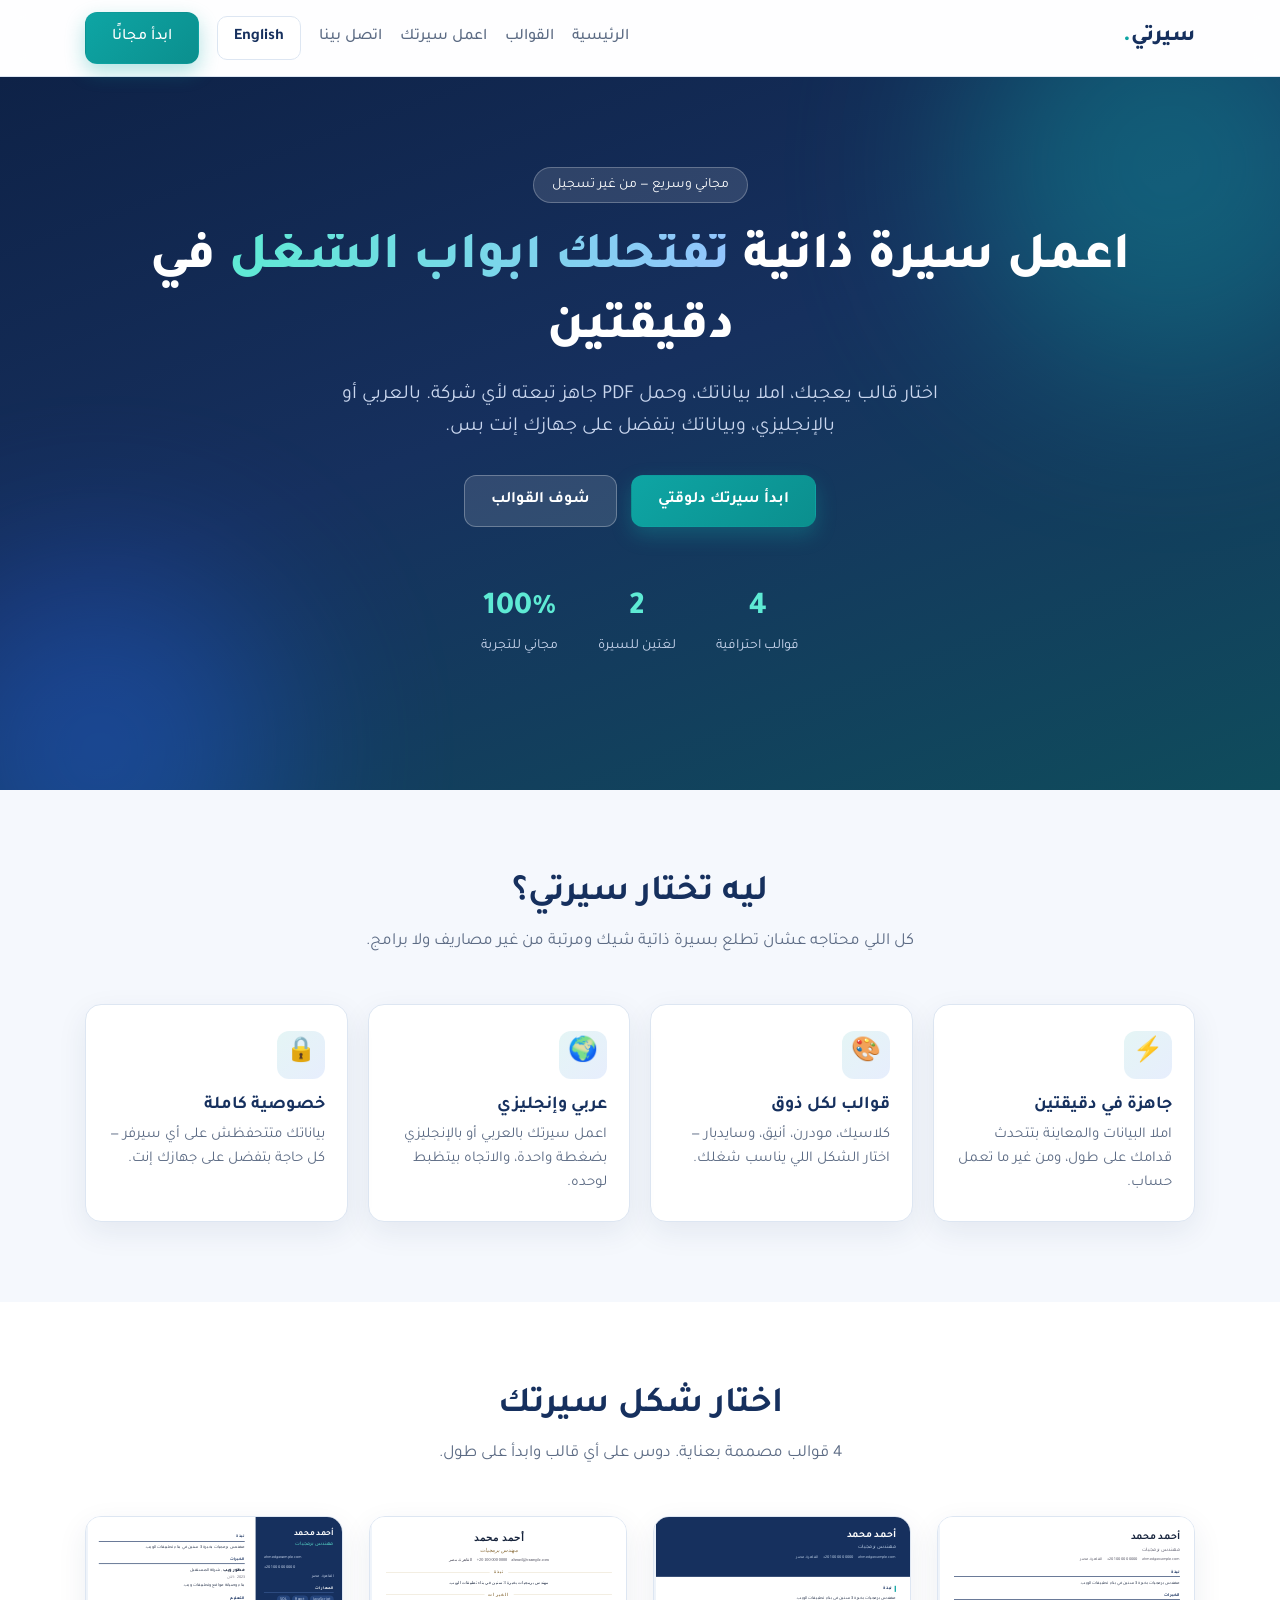
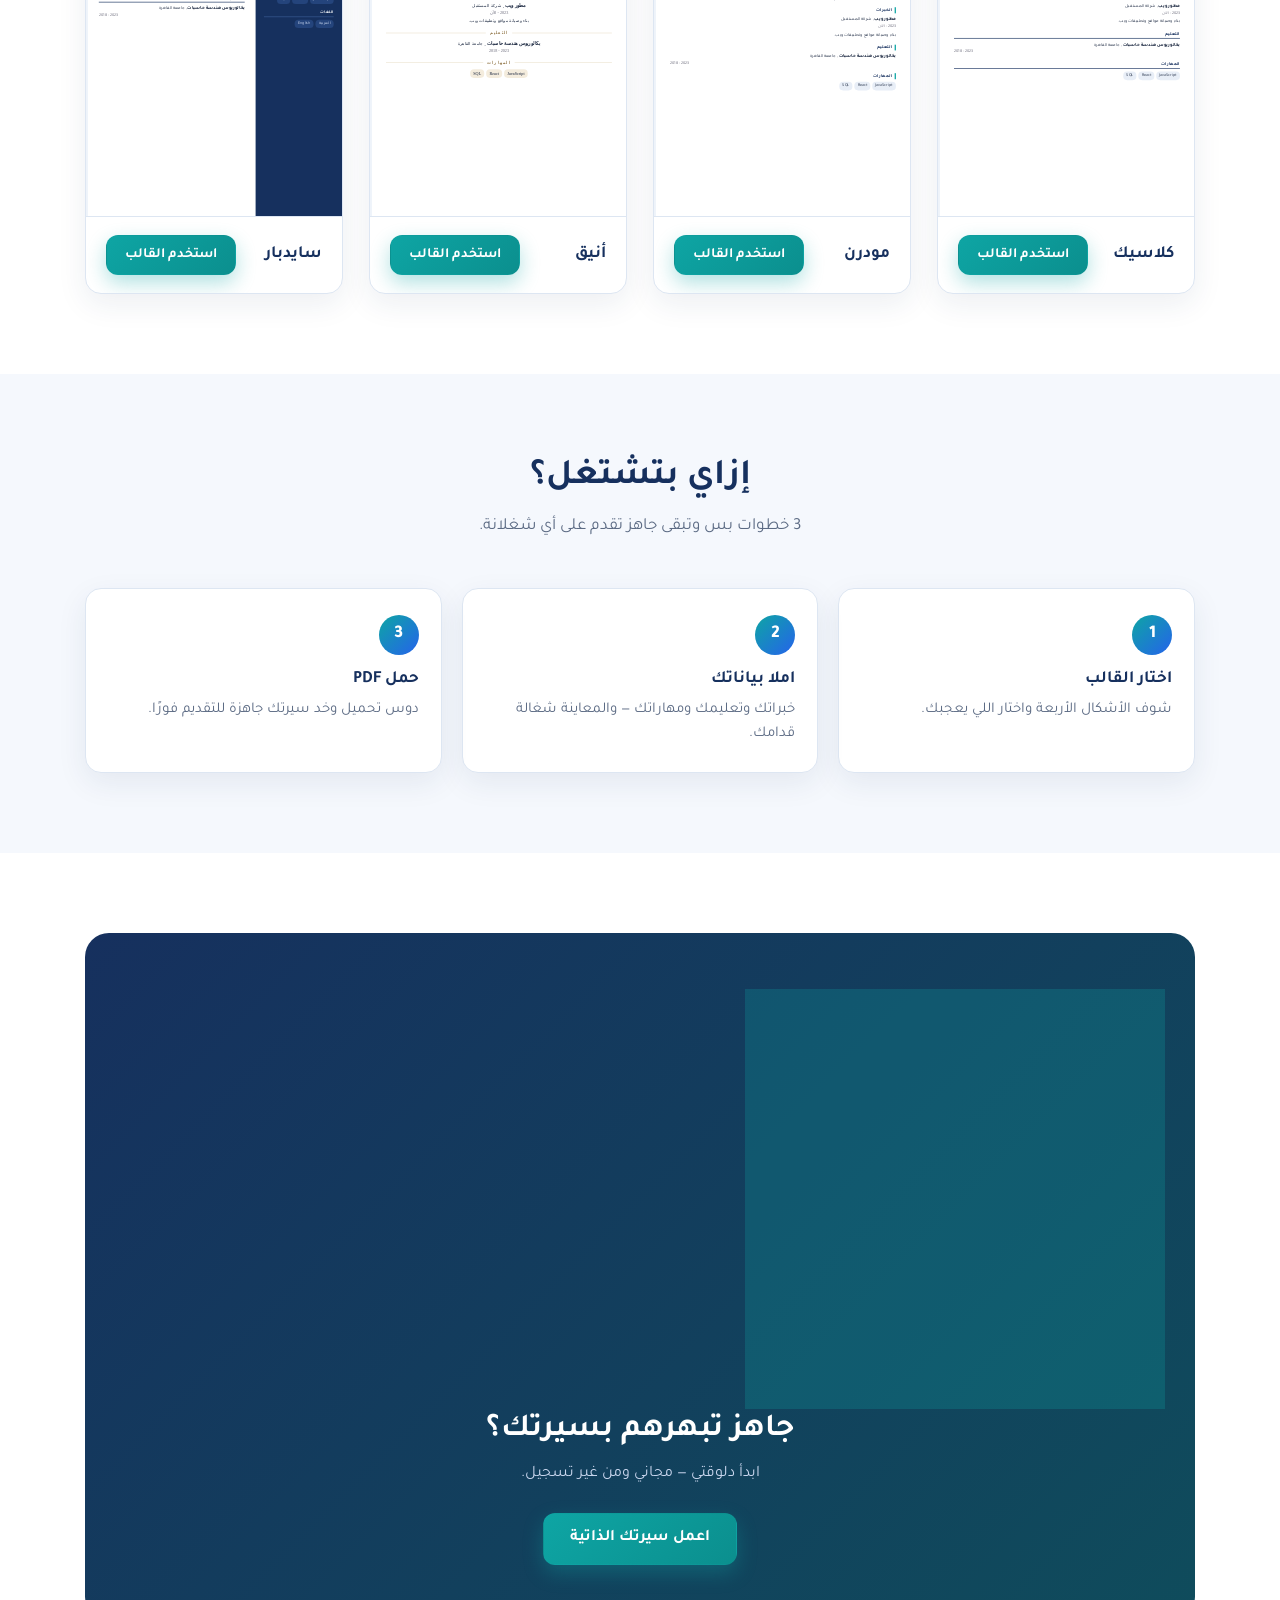
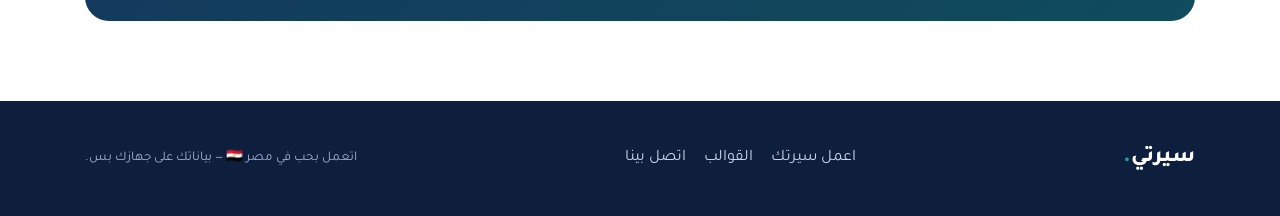
==== index.html @ b4eec7e4 "Add files via upload" ====
<!DOCTYPE html>
<html lang="ar" dir="rtl">
<head>
<meta charset="utf-8">
<meta name="viewport" content="width=device-width,initial-scale=1">
<title>سيرتي | اعمل سيرة ذاتية احترافية بالعربي والإنجليزي مجانًا</title>
<meta name="description" content="أنشئ سيرة ذاتية احترافية بالعربي أو الإنجليزي في دقيقتين. 4 قوالب جاهزة، معاينة فورية، وتحميل PDF. بياناتك بتفضل على جهازك.">
<link rel="preconnect" href="https://fonts.googleapis.com">
<link rel="preconnect" href="https://fonts.gstatic.com" crossorigin>
<link href="https://fonts.googleapis.com/css2?family=Tajawal:wght@400;500;700;800&display=swap" rel="stylesheet">
<link rel="stylesheet" href="style.css">
</head>
<body>
<nav class="nav">
  <div class="container">
    <a class="brand" href="index.html" data-t="brand">سيرتي</a>
    <div class="nav-links">
      <a href="index.html" data-t="navHome">الرئيسية</a>
      <a href="index.html#templates" data-t="navTemplates">القوالب</a>
      <a href="builder.html" data-t="navBuilder">اعمل سيرتك</a>
      <a href="contact.html" data-t="navContact">اتصل بينا</a>
      <button class="lang-btn" id="uiToggle">English</button>
      <a class="btn btn-primary" href="builder.html" data-t="navCta">ابدأ مجانًا</a>
    </div>
  </div>
</nav>

<header class="hero">
  <div class="blob b1"></div><div class="blob b2"></div>
  <div class="container">
    <span class="badge" data-t="badge">مجاني وسريع — من غير تسجيل</span>
    <h1 data-t-html="heroTitle">اعمل سيرة ذاتية <span class="grad">تفتحلك أبواب الشغل</span> في دقيقتين</h1>
    <p data-t="heroSub">اختار قالب يعجبك، املا بياناتك، وحمل PDF جاهز تبعته لأي شركة. بالعربي أو بالإنجليزي، وبياناتك بتفضل على جهازك إنت بس.</p>
    <div class="hero-cta">
      <a class="btn btn-primary" href="builder.html" data-t="ctaStart">ابدأ سيرتك دلوقتي</a>
      <a class="btn btn-light" href="#templates" data-t="ctaSee">شوف القوالب</a>
    </div>
    <div class="stats">
      <div class="stat"><b data-count="4">0</b><span data-t="statTpl">قوالب احترافية</span></div>
      <div class="stat"><b data-count="2">0</b><span data-t="statLang">لغتين للسيرة</span></div>
      <div class="stat"><b data-count="100" data-suffix="%">0</b><span data-t="statFree">مجاني للتجربة</span></div>
    </div>
  </div>
</header>

<section class="section" id="features">
  <div class="container">
    <div class="sec-head reveal">
      <h2 data-t="featTitle">ليه تختار سيرتي؟</h2>
      <p data-t="featSub">كل اللي محتاجه عشان تطلع بسيرة ذاتية شيك ومرتبة من غير مصاريف ولا برامج.</p>
    </div>
    <div class="feat-grid">
      <div class="feat reveal"><div class="ico">⚡</div><h3 data-t="f1t">جاهزة في دقيقتين</h3><p data-t="f1d">املا البيانات والمعاينة بتتحدث قدامك على طول، ومن غير ما تعمل حساب.</p></div>
      <div class="feat reveal"><div class="ico">🎨</div><h3 data-t="f2t">قوالب لكل ذوق</h3><p data-t="f2d">كلاسيك، مودرن، أنيق، وسايدبار — اختار الشكل اللي يناسب شغلك.</p></div>
      <div class="feat reveal"><div class="ico">🌍</div><h3 data-t="f3t">عربي وإنجليزي</h3><p data-t="f3d">اعمل سيرتك بالعربي أو بالإنجليزي بضغطة واحدة، والاتجاه بيتظبط لوحده.</p></div>
      <div class="feat reveal"><div class="ico">🔒</div><h3 data-t="f4t">خصوصية كاملة</h3><p data-t="f4d">بياناتك متتحفظش على أي سيرفر — كل حاجة بتفضل على جهازك إنت.</p></div>
    </div>
  </div>
</section>

<section class="section alt" id="templates">
  <div class="container">
    <div class="sec-head reveal">
      <h2 data-t="tplTitle">اختار شكل سيرتك</h2>
      <p data-t="tplSub">4 قوالب مصممة بعناية. دوس على أي قالب وابدأ على طول.</p>
    </div>
    <div class="tpl-grid" id="tplGrid"></div>
  </div>
</section>

<section class="section" id="how">
  <div class="container">
    <div class="sec-head reveal">
      <h2 data-t="howTitle">إزاي بتشتغل؟</h2>
      <p data-t="howSub">3 خطوات بس وتبقى جاهز تقدم على أي شغلانة.</p>
    </div>
    <div class="steps">
      <div class="step reveal"><h3 data-t="s1t">اختار القالب</h3><p data-t="s1d">شوف الأشكال الأربعة واختار اللي يعجبك.</p></div>
      <div class="step reveal"><h3 data-t="s2t">املا بياناتك</h3><p data-t="s2d">خبراتك وتعليمك ومهاراتك — والمعاينة شغالة قدامك.</p></div>
      <div class="step reveal"><h3 data-t="s3t">حمل PDF</h3><p data-t="s3d">دوس تحميل وخد سيرتك جاهزة للتقديم فورًا.</p></div>
    </div>
  </div>
</section>

<section class="section alt">
  <div class="container">
    <div class="cta-band reveal">
      <div class="blob b1" style="opacity:.25"></div>
      <h2 data-t="bandTitle">جاهز تبهرهم بسيرتك؟</h2>
      <p data-t="bandSub">ابدأ دلوقتي — مجاني ومن غير تسجيل.</p>
      <a class="btn btn-primary" href="builder.html" data-t="bandCta">اعمل سيرتك الذاتية</a>
    </div>
  </div>
</section>

<footer>
  <div class="container">
    <a class="brand" href="index.html" data-t="brand">سيرتي</a>
    <div style="display:flex;gap:18px;flex-wrap:wrap">
      <a href="builder.html" data-t="navBuilder">اعمل سيرتك</a>
      <a href="index.html#templates" data-t="navTemplates">القوالب</a>
      <a href="contact.html" data-t="navContact">اتصل بينا</a>
    </div>
    <small data-t="footNote">اتعمل بحب في مصر 🇪🇬 — بياناتك على جهازك بس.</small>
  </div>
</footer>

<script src="config.js"></script>
<script src="app.js"></script>
</body>
</html>
---- style.css ----
/* ===== سيرتي v2 ===== */
*{box-sizing:border-box}
:root{
  --bg:#f5f8fd; --card:#ffffff; --ink:#16233c; --muted:#5c6b84;
  --navy:#16305e; --teal:#0ea5a4; --teal-d:#0b8f8e;
  --line:#dde6f2; --shadow:0 10px 30px rgba(22,48,94,.08); --radius:16px;
}
html{scroll-behavior:smooth}
body{margin:0;font-family:"Tajawal","Segoe UI",Tahoma,Arial,sans-serif;background:var(--bg);color:var(--ink);line-height:1.6}
h1,h2,h3{line-height:1.35}
a{color:var(--teal);text-decoration:none}
.container{max-width:1150px;margin:0 auto;padding:0 20px}

/* ===== Buttons ===== */
.btn{display:inline-flex;align-items:center;justify-content:center;gap:8px;padding:12px 26px;border-radius:12px;border:1px solid transparent;font:inherit;font-weight:700;cursor:pointer;transition:transform .2s,box-shadow .2s,background .2s,border-color .2s;text-decoration:none;width:auto}
.btn:hover{transform:translateY(-2px)}
.btn:active{transform:translateY(0)}
.btn-primary{background:linear-gradient(135deg,var(--teal),var(--teal-d));color:#fff;box-shadow:0 8px 20px rgba(14,165,164,.32)}
.btn-primary:hover{box-shadow:0 12px 28px rgba(14,165,164,.45)}
.btn-ghost{background:#fff;color:var(--navy);border-color:var(--line)}
.btn-ghost:hover{border-color:var(--teal);color:var(--teal-d)}
.btn-light{background:rgba(255,255,255,.12);color:#fff;border-color:rgba(255,255,255,.28)}
.btn-light:hover{background:rgba(255,255,255,.22)}

/* ===== Nav ===== */
.nav{position:sticky;top:0;z-index:50;background:rgba(255,255,255,.86);backdrop-filter:blur(12px);-webkit-backdrop-filter:blur(12px);border-bottom:1px solid var(--line)}
.nav .container{display:flex;align-items:center;gap:16px;padding-top:12px;padding-bottom:12px;flex-wrap:wrap}
.brand{font-weight:800;font-size:22px;color:var(--navy)}
.brand::after{content:".";color:var(--teal)}
.nav-links{display:flex;gap:18px;margin-inline-start:auto;align-items:center;flex-wrap:wrap}
.nav-links a{color:var(--muted);font-weight:500;transition:color .2s}
.nav-links a:hover{color:var(--teal-d)}
.nav-links a.btn{color:#fff}
.lang-btn{border:1px solid var(--line);background:#fff;border-radius:10px;padding:8px 16px;font:inherit;font-weight:700;color:var(--navy);cursor:pointer;transition:.2s;width:auto}
.lang-btn:hover{border-color:var(--teal);color:var(--teal-d)}

/* ===== Hero ===== */
.hero{position:relative;overflow:hidden;background:linear-gradient(160deg,#0e2247 0%,#16305e 45%,#0f4c5c 100%);color:#fff;padding:90px 0 130px}
.hero .blob{position:absolute;border-radius:50%;filter:blur(90px);opacity:.4;animation:blobFloat 14s ease-in-out infinite alternate;pointer-events:none}
.blob.b1{width:420px;height:420px;background:#0ea5a4;top:-120px;inset-inline-start:-100px}
.blob.b2{width:360px;height:360px;background:#2563eb;bottom:-140px;inset-inline-end:-80px;animation-delay:-6s}
@keyframes blobFloat{from{transform:translate(0,0) scale(1)}to{transform:translate(50px,40px) scale(1.15)}}
.hero .container{position:relative;z-index:1;text-align:center}
.badge{display:inline-block;background:rgba(255,255,255,.12);border:1px solid rgba(255,255,255,.25);border-radius:999px;padding:6px 18px;font-size:14px;margin-bottom:22px;animation:fadeDown .8s ease both}
.hero h1{font-size:clamp(30px,5vw,52px);margin:0 0 14px;font-weight:800;animation:fadeUp .8s .15s ease both}
.hero h1 .grad{background:linear-gradient(90deg,#5eead4,#93c5fd);-webkit-background-clip:text;background-clip:text;color:transparent}
.hero p{font-size:clamp(16px,2vw,20px);color:#c9d6ee;max-width:640px;margin:0 auto 32px;animation:fadeUp .8s .3s ease both}
.hero-cta{display:flex;gap:14px;justify-content:center;flex-wrap:wrap;animation:fadeUp .8s .45s ease both}
.stats{display:flex;gap:40px;justify-content:center;margin-top:56px;flex-wrap:wrap;animation:fadeUp .8s .6s ease both}
.stat{text-align:center}
.stat b{display:block;font-size:32px;font-weight:800;color:#5eead4}
.stat span{font-size:14px;color:#c9d6ee}
@keyframes fadeUp{from{opacity:0;transform:translateY(24px)}to{opacity:1;transform:none}}
@keyframes fadeDown{from{opacity:0;transform:translateY(-18px)}to{opacity:1;transform:none}}

/* ===== Reveal on scroll ===== */
.reveal{opacity:0;transform:translateY(30px);transition:opacity .7s ease,transform .7s ease}
.reveal.in{opacity:1;transform:none}

/* ===== Sections ===== */
.section{padding:80px 0}
.section.alt{background:#fff}
.sec-head{text-align:center;max-width:620px;margin:0 auto 48px}
.sec-head h2{font-size:clamp(24px,3.4vw,36px);margin:0 0 10px;color:var(--navy)}
.sec-head p{color:var(--muted);margin:0;font-size:17px}

/* ===== Features ===== */
.feat-grid{display:grid;grid-template-columns:repeat(auto-fit,minmax(230px,1fr));gap:20px}
.feat{background:var(--card);border:1px solid var(--line);border-radius:var(--radius);padding:26px 22px;box-shadow:var(--shadow);transition:transform .25s,box-shadow .25s}
.feat:hover{transform:translateY(-6px);box-shadow:0 18px 40px rgba(22,48,94,.13)}
.feat .ico{width:48px;height:48px;border-radius:12px;background:linear-gradient(135deg,#0ea5a41c,#2563eb1c);display:flex;align-items:center;justify-content:center;font-size:24px;margin-bottom:14px}
.feat h3{margin:0 0 6px;font-size:18px;color:var(--navy)}
.feat p{margin:0;color:var(--muted);font-size:15px}

/* ===== Template gallery ===== */
.tpl-grid{display:grid;grid-template-columns:repeat(auto-fit,minmax(240px,1fr));gap:26px}
.tpl-card{background:var(--card);border:1px solid var(--line);border-radius:var(--radius);overflow:hidden;box-shadow:var(--shadow);transition:transform .3s,box-shadow .3s}
.tpl-card:hover{transform:translateY(-8px) scale(1.01);box-shadow:0 24px 48px rgba(22,48,94,.16)}
.tpl-thumb{height:300px;overflow:hidden;background:#eef3fa;position:relative;border-bottom:1px solid var(--line)}
.tpl-thumb .cv{transform:scale(.32);transform-origin:top left;width:794px;margin:0;box-shadow:none;pointer-events:none}
[dir="rtl"] .tpl-thumb .cv{transform-origin:top right}
.tpl-info{padding:18px 20px;display:flex;align-items:center;justify-content:space-between;gap:10px}
.tpl-info b{font-size:17px;color:var(--navy)}
.tpl-info .btn{padding:8px 18px;font-size:14px}

/* ===== Steps ===== */
.steps{display:grid;grid-template-columns:repeat(auto-fit,minmax(240px,1fr));gap:20px;counter-reset:step}
.step{background:var(--card);border:1px solid var(--line);border-radius:var(--radius);padding:26px 22px;box-shadow:var(--shadow);position:relative}
.step::before{counter-increment:step;content:counter(step);display:flex;align-items:center;justify-content:center;width:40px;height:40px;border-radius:50%;background:linear-gradient(135deg,var(--teal),#2563eb);color:#fff;font-weight:800;font-size:18px;margin-bottom:14px}
.step h3{margin:0 0 6px;font-size:17px;color:var(--navy)}
.step p{margin:0;color:var(--muted);font-size:15px}

/* ===== CTA band ===== */
.cta-band{background:linear-gradient(135deg,#16305e,#0f4c5c);border-radius:24px;color:#fff;text-align:center;padding:56px 30px;position:relative;overflow:hidden}
.cta-band h2{margin:0 0 10px;font-size:clamp(22px,3vw,32px)}
.cta-band p{color:#c9d6ee;margin:0 0 26px}

/* ===== Footer ===== */
footer{background:#0e1e3d;color:#9fb2d4;padding:40px 0;margin-top:0}
footer .container{display:flex;justify-content:space-between;gap:16px;flex-wrap:wrap;align-items:center}
footer a{color:#c9d6ee}
footer .brand{color:#fff}

/* ===== Builder page ===== */
.builder-top{display:flex;align-items:center;gap:12px;flex-wrap:wrap;padding:14px 0}
.builder-top h1{font-size:22px;margin:0;color:var(--navy)}
.builder-top .spacer{margin-inline-start:auto;display:flex;gap:10px;align-items:center;flex-wrap:wrap}
.tpl-pills{display:flex;gap:8px;flex-wrap:wrap}
.tpl-pills button{border:1px solid var(--line);background:#fff;border-radius:999px;padding:8px 18px;font:inherit;font-weight:700;color:var(--muted);cursor:pointer;transition:.2s;width:auto}
.tpl-pills button.on{background:var(--navy);border-color:var(--navy);color:#fff}
select,input,textarea{font:inherit;padding:10px 12px;border:1px solid var(--line);border-radius:10px;background:#fff;width:100%;color:var(--ink);transition:border-color .2s,box-shadow .2s}
select:focus,input:focus,textarea:focus{outline:none;border-color:var(--teal);box-shadow:0 0 0 3px rgba(14,165,164,.15)}
.builder-top select,.builder-top button{width:auto}
.layout{display:grid;grid-template-columns:minmax(330px,460px) 1fr;gap:22px;padding:10px 0 60px;align-items:start}
.form{background:var(--card);padding:22px;border-radius:var(--radius);box-shadow:var(--shadow);border:1px solid var(--line)}
.form h2{font-size:17px;margin:20px 0 8px;color:var(--navy)}
.hint{color:var(--muted);margin:0 0 14px;font-size:14px}
label{display:block;margin-bottom:10px;font-size:14px}
label span{display:block;margin-bottom:4px;color:var(--muted);font-weight:500}
.grid{display:grid;grid-template-columns:1fr 1fr;gap:0 10px}
.full{grid-column:1/-1}
.item{border:1px dashed var(--line);border-radius:12px;padding:12px;margin-bottom:10px;background:#fbfdff}
.item .rm{background:#fff0f0;border:1px solid #f3c0c0;color:#b00;border-radius:8px;padding:6px 14px;margin-top:6px;cursor:pointer;font:inherit;width:auto}
.add-btn{background:#fff;border:1px dashed var(--teal);color:var(--teal-d);border-radius:10px;padding:8px 18px;cursor:pointer;font:inherit;font-weight:700;transition:.2s;width:auto}
.add-btn:hover{background:#0ea5a412}
.pro{background:#f2faf8;border:1px solid #bfe5d3;border-radius:12px;padding:14px;margin-top:16px;display:grid;gap:8px}
.pro .row{display:flex;gap:6px}
.pro small{min-height:18px}
.uilang{margin-top:16px;display:flex;gap:8px;flex-wrap:wrap}
.preview-wrap{overflow:auto;position:sticky;top:76px}
.preview-bar{display:flex;gap:10px;align-items:center;justify-content:center;margin-bottom:12px;color:var(--muted);font-size:14px;flex-wrap:wrap}
#cv{transition:opacity .18s ease}
#cv.flick{opacity:.35}

/* ===== CV paper ===== */
.cv{background:#fff;width:794px;min-height:1050px;margin:0 auto;padding:44px;box-shadow:0 4px 24px rgba(22,48,94,.16);position:relative;overflow:hidden;transform-origin:top center;border-radius:4px}
.cv h1{margin:0;font-size:32px}
.cv .ttl{font-size:17px;color:#556;margin:2px 0 8px}
.cv .contact{font-size:13px;color:#445;display:flex;gap:14px;flex-wrap:wrap;margin-bottom:14px}
.cv h3{font-size:14px;letter-spacing:.5px;text-transform:uppercase;border-bottom:2px solid var(--navy);padding-bottom:3px;margin:18px 0 8px;color:var(--navy)}
.cv .entry{margin-bottom:10px;font-size:14px}
.cv .entry b{font-size:15px}
.cv .meta{color:#667;font-size:13px}
.cv p{margin:4px 0;font-size:14px;line-height:1.6;white-space:pre-line}
.tags{display:flex;flex-wrap:wrap;gap:6px}
.tags span{background:#e8eef7;border-radius:12px;padding:3px 10px;font-size:13px}
.cv p,.cv .ttl,.cv h1,.cv .meta,.cv .entry,.cv .contact span{unicode-bidi:plaintext}
.wm{position:absolute;inset:0;display:flex;align-items:center;justify-content:center;pointer-events:none;font-size:60px;font-weight:800;color:#16305e14;transform:rotate(-30deg);text-align:center;line-height:1.4;z-index:5}

/* modern */
.cv.modern{padding:0}
.cv.modern .head{background:var(--navy);color:#fff;padding:36px 44px}
.cv.modern .head .ttl,.cv.modern .head .contact{color:#cfe0f5}
.cv.modern .body{padding:10px 44px 44px}
.cv.modern h3{border-bottom:none;border-inline-start:4px solid var(--teal);padding:0 8px}

/* elegant */
.cv.elegant{font-family:Georgia,"Times New Roman",serif;text-align:center}
.cv.elegant h1{font-weight:600;letter-spacing:1px}
.cv.elegant .ttl{color:#8a6d3b;font-style:italic}
.cv.elegant .contact{justify-content:center}
.cv.elegant h3{border:none;color:#8a6d3b;letter-spacing:3px;display:flex;align-items:center;gap:12px}
.cv.elegant h3::before,.cv.elegant h3::after{content:"";flex:1;border-top:1px solid #d8c9a3}
.cv.elegant .tags{justify-content:center}
.cv.elegant .tags span{background:#f4ecdd}

/* sidebar */
.cv.sidebar{display:grid;grid-template-columns:270px 1fr;padding:0;min-height:1050px}
.cv.sidebar .side{background:#16305e;color:#dbe7fb;padding:36px 26px}
.cv.sidebar .side h1{font-size:26px;color:#fff}
.cv.sidebar .side .ttl{color:#5eead4;margin-bottom:18px}
.cv.sidebar .side h3{color:#fff;border-color:#3b5b93}
.cv.sidebar .side .contact{flex-direction:column;gap:8px;color:#dbe7fb}
.cv.sidebar .side .tags span{background:#24447c;color:#dbe7fb}
.cv.sidebar .main{padding:36px 34px}
.cv.sidebar h3{font-size:13px}

/* ===== Contact page ===== */
.contact-grid{display:grid;grid-template-columns:1fr 1fr;gap:26px;align-items:start}
.contact-card{background:var(--card);border:1px solid var(--line);border-radius:var(--radius);padding:26px;box-shadow:var(--shadow)}
.contact-card h2{margin-top:0;color:var(--navy)}
.contact-card .btn{width:100%}
.contact-info div{padding:12px 0;border-bottom:1px solid var(--line);display:flex;gap:12px;align-items:center}
.contact-info div:last-child{border-bottom:none}
.contact-info .ico{font-size:22px}

@media(max-width:900px){
  .layout{grid-template-columns:1fr}
  .preview-wrap{position:static}
  .cv{zoom:.44}
  .contact-grid{grid-template-columns:1fr}
  .hero{padding:60px 0 90px}
}
@media print{
  body{background:#fff}
  .nav,.form,.builder-top,.tpl-pills,.preview-bar,footer,.no-print{display:none!important}
  .layout{display:block;padding:0}
  .preview-wrap{position:static;overflow:visible}
  .cv{box-shadow:none;zoom:1!important;width:auto;border-radius:0;-webkit-print-color-adjust:exact;print-color-adjust:exact}
  @page{margin:0}
}
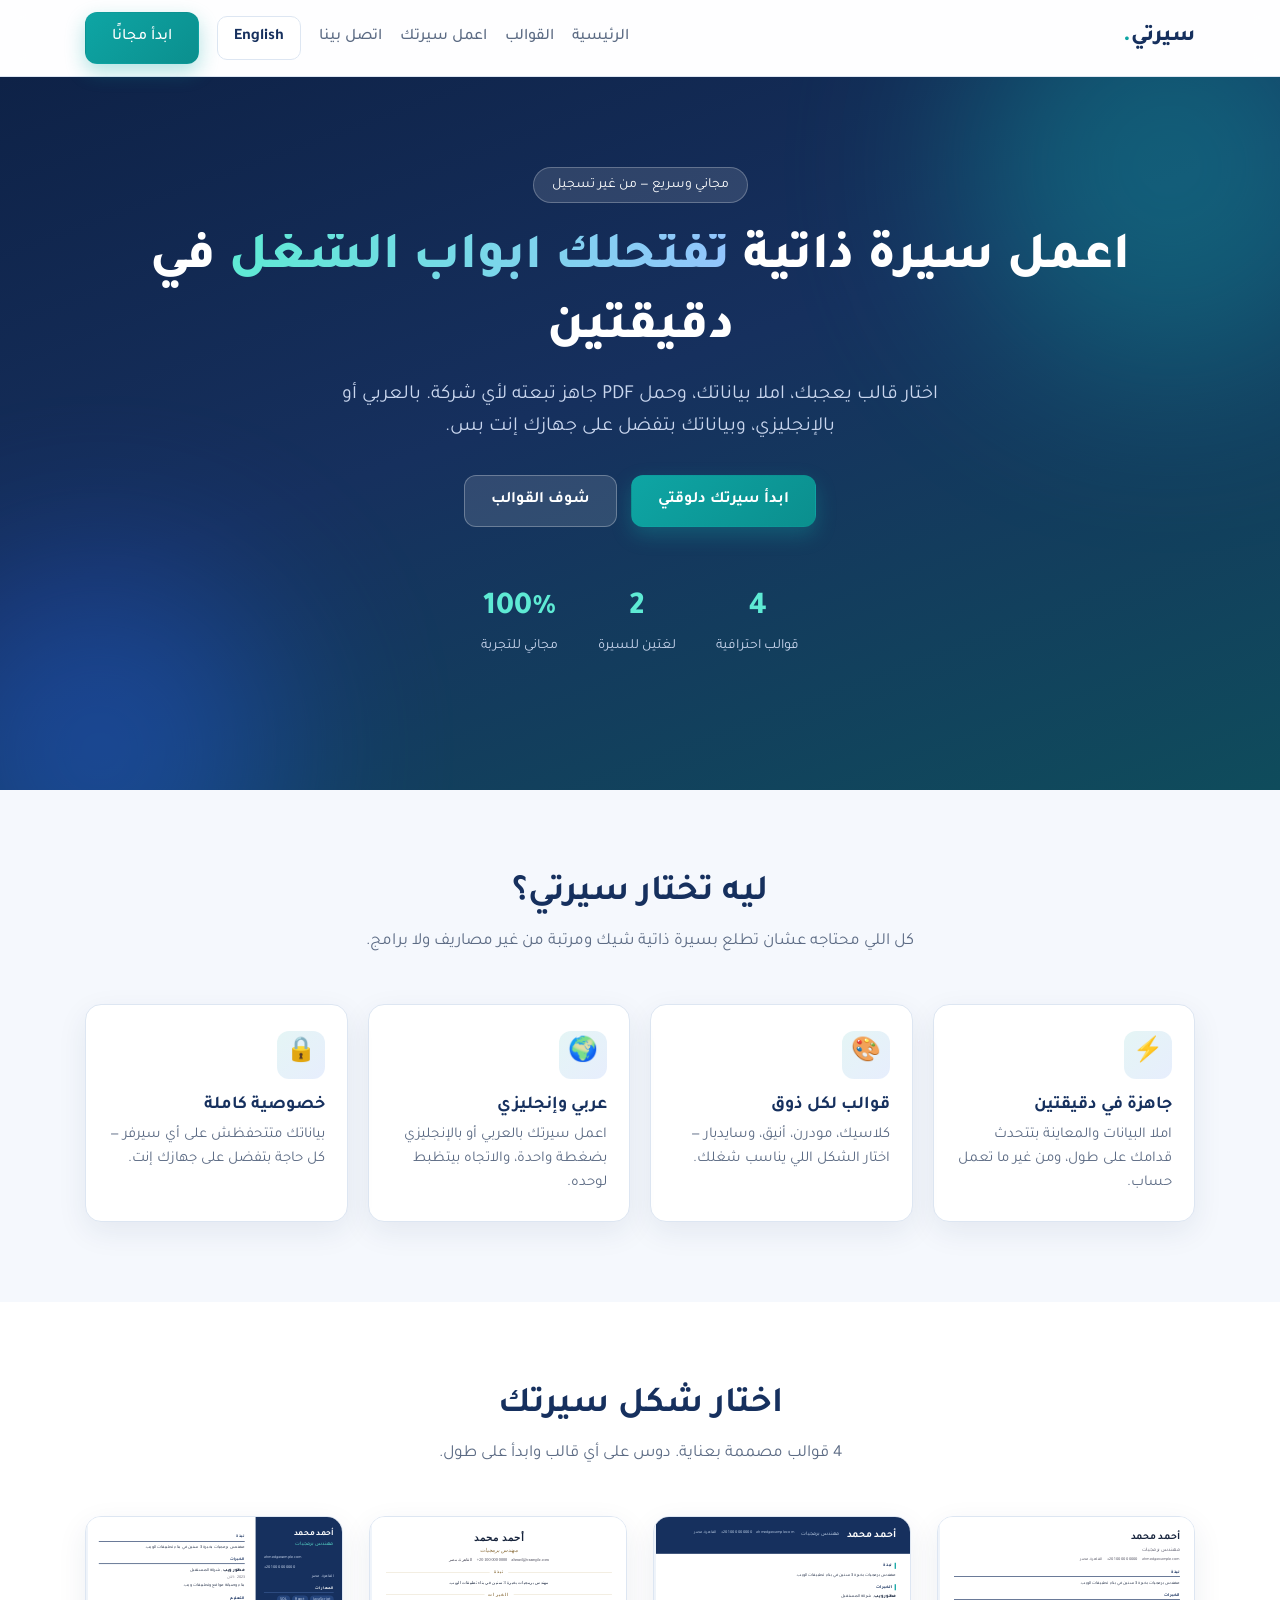
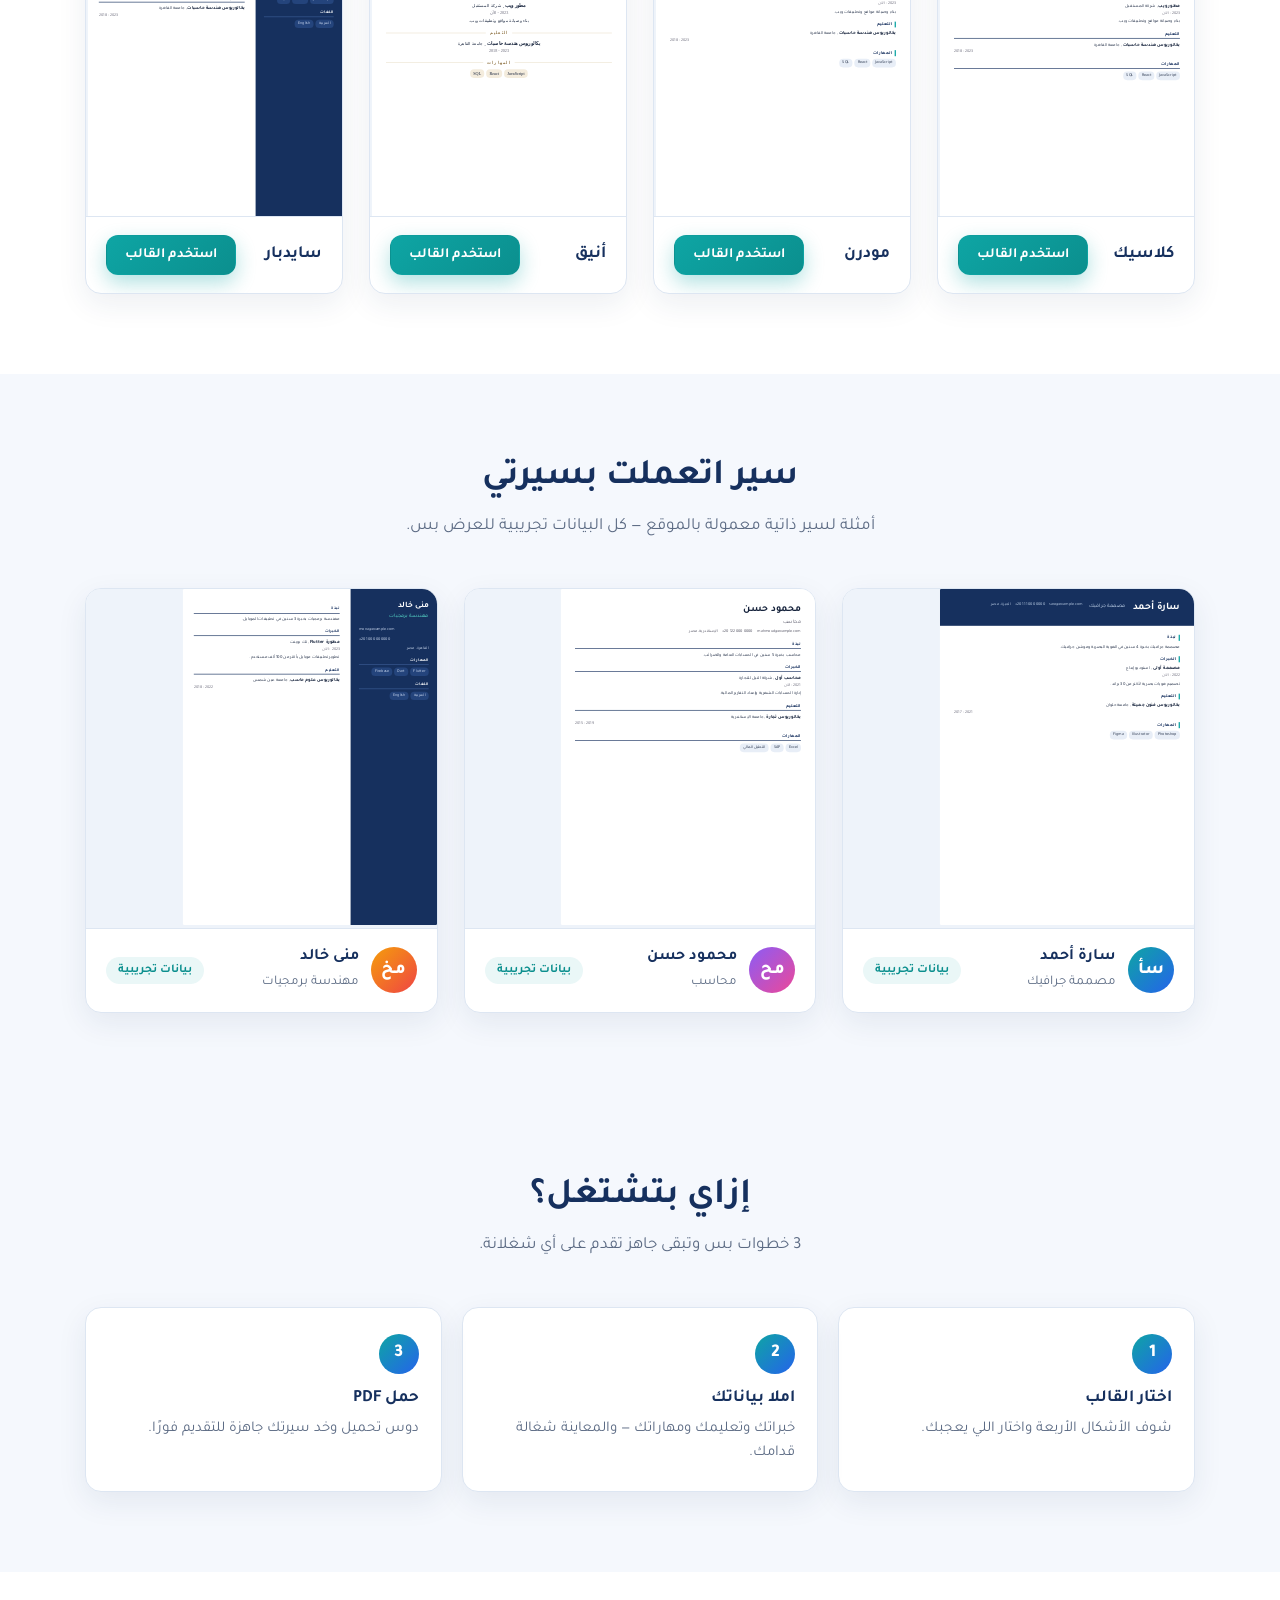
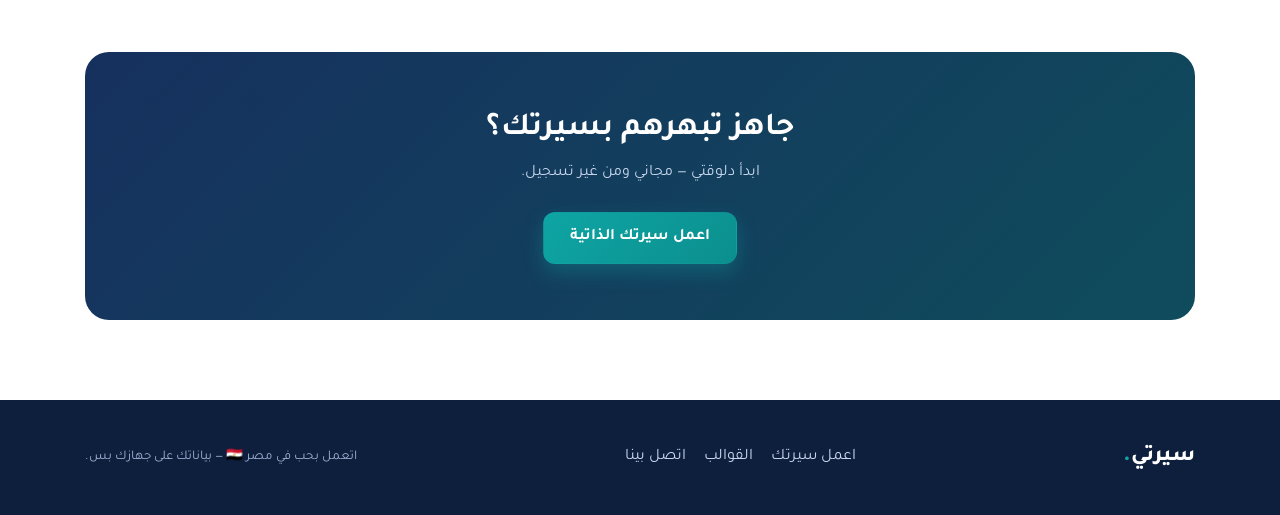
==== commit d2998ba1: "Add files via upload" ====
--- a/index.html
+++ b/index.html
@@ -68,6 +68,16 @@
   </div>
 </section>
 
+<section class="section" id="samples">
+  <div class="container">
+    <div class="sec-head reveal">
+      <h2 data-t="smpTitle">سير اتعملت بسيرتي</h2>
+      <p data-t="smpSub">أمثلة لسير ذاتية معمولة بالموقع — كل البيانات تجريبية للعرض بس.</p>
+    </div>
+    <div class="samples-grid" id="samplesGrid"></div>
+  </div>
+</section>
+
 <section class="section" id="how">
   <div class="container">
     <div class="sec-head reveal">
@@ -85,7 +95,6 @@
 <section class="section alt">
   <div class="container">
     <div class="cta-band reveal">
-      <div class="blob b1" style="opacity:.25"></div>
       <h2 data-t="bandTitle">جاهز تبهرهم بسيرتك؟</h2>
       <p data-t="bandSub">ابدأ دلوقتي — مجاني ومن غير تسجيل.</p>
       <a class="btn btn-primary" href="builder.html" data-t="bandCta">اعمل سيرتك الذاتية</a>
--- a/style.css
+++ b/style.css
@@ -83,6 +83,20 @@
 .tpl-info b{font-size:17px;color:var(--navy)}
 .tpl-info .btn{padding:8px 18px;font-size:14px}
 
+/* ===== Sample CVs ===== */
+.samples-grid{display:grid;grid-template-columns:repeat(auto-fit,minmax(260px,1fr));gap:26px}
+.sample-card{background:var(--card);border:1px solid var(--line);border-radius:var(--radius);overflow:hidden;box-shadow:var(--shadow);transition:transform .3s,box-shadow .3s}
+.sample-card:hover{transform:translateY(-8px);box-shadow:0 24px 48px rgba(22,48,94,.16)}
+.sample-card .tpl-thumb{height:340px}
+.sample-person{display:flex;align-items:center;gap:12px;padding:16px 20px}
+.sample-person .avatar{width:46px;height:46px;border-radius:50%;display:flex;align-items:center;justify-content:center;color:#fff;font-weight:800;font-size:18px;flex-shrink:0}
+.sample-person .avatar.a1{background:linear-gradient(135deg,#0ea5a4,#2563eb)}
+.sample-person .avatar.a2{background:linear-gradient(135deg,#8b5cf6,#ec4899)}
+.sample-person .avatar.a3{background:linear-gradient(135deg,#f59e0b,#ef4444)}
+.sample-person b{display:block;color:var(--navy);font-size:16px}
+.sample-person small{color:var(--muted)}
+.sample-person .chip{margin-inline-start:auto;background:#0ea5a416;color:var(--teal-d);font-size:12px;font-weight:700;border-radius:999px;padding:4px 12px;white-space:nowrap}
+
 /* ===== Steps ===== */
 .steps{display:grid;grid-template-columns:repeat(auto-fit,minmax(240px,1fr));gap:20px;counter-reset:step}
 .step{background:var(--card);border:1px solid var(--line);border-radius:var(--radius);padding:26px 22px;box-shadow:var(--shadow);position:relative}
@@ -111,7 +125,7 @@
 select,input,textarea{font:inherit;padding:10px 12px;border:1px solid var(--line);border-radius:10px;background:#fff;width:100%;color:var(--ink);transition:border-color .2s,box-shadow .2s}
 select:focus,input:focus,textarea:focus{outline:none;border-color:var(--teal);box-shadow:0 0 0 3px rgba(14,165,164,.15)}
 .builder-top select,.builder-top button{width:auto}
-.layout{display:grid;grid-template-columns:minmax(330px,460px) 1fr;gap:22px;padding:10px 0 60px;align-items:start}
+.layout{display:grid;grid-template-columns:minmax(330px,460px) minmax(0,1fr);gap:22px;padding:10px 0 60px;align-items:start}
 .form{background:var(--card);padding:22px;border-radius:var(--radius);box-shadow:var(--shadow);border:1px solid var(--line)}
 .form h2{font-size:17px;margin:20px 0 8px;color:var(--navy)}
 .hint{color:var(--muted);margin:0 0 14px;font-size:14px}
@@ -127,7 +141,9 @@
 .pro .row{display:flex;gap:6px}
 .pro small{min-height:18px}
 .uilang{margin-top:16px;display:flex;gap:8px;flex-wrap:wrap}
-.preview-wrap{overflow:auto;position:sticky;top:76px}
+.preview-wrap{overflow:visible;position:sticky;top:76px}
+.preview-stage{position:relative;margin:0 auto}
+.preview-stage .cv{position:absolute;top:0;left:0;margin:0;transform-origin:top left}
 .preview-bar{display:flex;gap:10px;align-items:center;justify-content:center;margin-bottom:12px;color:var(--muted);font-size:14px;flex-wrap:wrap}
 #cv{transition:opacity .18s ease}
 #cv.flick{opacity:.35}
@@ -147,15 +163,23 @@
 .cv p,.cv .ttl,.cv h1,.cv .meta,.cv .entry,.cv .contact span{unicode-bidi:plaintext}
 .wm{position:absolute;inset:0;display:flex;align-items:center;justify-content:center;pointer-events:none;font-size:60px;font-weight:800;color:#16305e14;transform:rotate(-30deg);text-align:center;line-height:1.4;z-index:5}
 
+/* photo */
+.photo-row{display:flex;gap:10px;align-items:flex-end}
+.cv .ph{width:96px;height:96px;border-radius:50%;object-fit:cover;border:3px solid rgba(255,255,255,.7);flex-shrink:0}
+.cv .ph.ini{display:flex;align-items:center;justify-content:center;background:rgba(255,255,255,.18);color:#fff;font-weight:800;font-size:34px;border-color:rgba(255,255,255,.35)}
+
 /* modern */
 .cv.modern{padding:0}
-.cv.modern .head{background:var(--navy);color:#fff;padding:36px 44px}
+.cv.modern .head{background:var(--navy);color:#fff;padding:36px 44px;display:flex;gap:22px;align-items:center}
+.cv.modern .head .htxt{flex:1;min-width:0}
 .cv.modern .head .ttl,.cv.modern .head .contact{color:#cfe0f5}
 .cv.modern .body{padding:10px 44px 44px}
 .cv.modern h3{border-bottom:none;border-inline-start:4px solid var(--teal);padding:0 8px}
 
 /* elegant */
 .cv.elegant{font-family:Georgia,"Times New Roman",serif;text-align:center}
+.cv.elegant .ph{width:84px;height:84px;margin:0 auto 12px;border-color:#d8c9a3;display:block}
+.cv.elegant .ph.ini{background:#f4ecdd;color:#8a6d3b;display:flex}
 .cv.elegant h1{font-weight:600;letter-spacing:1px}
 .cv.elegant .ttl{color:#8a6d3b;font-style:italic}
 .cv.elegant .contact{justify-content:center}
@@ -167,6 +191,7 @@
 /* sidebar */
 .cv.sidebar{display:grid;grid-template-columns:270px 1fr;padding:0;min-height:1050px}
 .cv.sidebar .side{background:#16305e;color:#dbe7fb;padding:36px 26px}
+.cv.sidebar .side .ph{margin-bottom:16px}
 .cv.sidebar .side h1{font-size:26px;color:#fff}
 .cv.sidebar .side .ttl{color:#5eead4;margin-bottom:18px}
 .cv.sidebar .side h3{color:#fff;border-color:#3b5b93}
@@ -185,9 +210,8 @@
 .contact-info .ico{font-size:22px}
 
 @media(max-width:900px){
-  .layout{grid-template-columns:1fr}
+  .layout{grid-template-columns:minmax(0,1fr)}
   .preview-wrap{position:static}
-  .cv{zoom:.44}
   .contact-grid{grid-template-columns:1fr}
   .hero{padding:60px 0 90px}
 }
@@ -196,6 +220,8 @@
   .nav,.form,.builder-top,.tpl-pills,.preview-bar,footer,.no-print{display:none!important}
   .layout{display:block;padding:0}
   .preview-wrap{position:static;overflow:visible}
-  .cv{box-shadow:none;zoom:1!important;width:auto;border-radius:0;-webkit-print-color-adjust:exact;print-color-adjust:exact}
+  .preview-stage{height:auto!important;width:auto!important}
+  .preview-stage .cv{position:static}
+  .cv{box-shadow:none;transform:none!important;width:auto;border-radius:0;-webkit-print-color-adjust:exact;print-color-adjust:exact}
   @page{margin:0}
 }
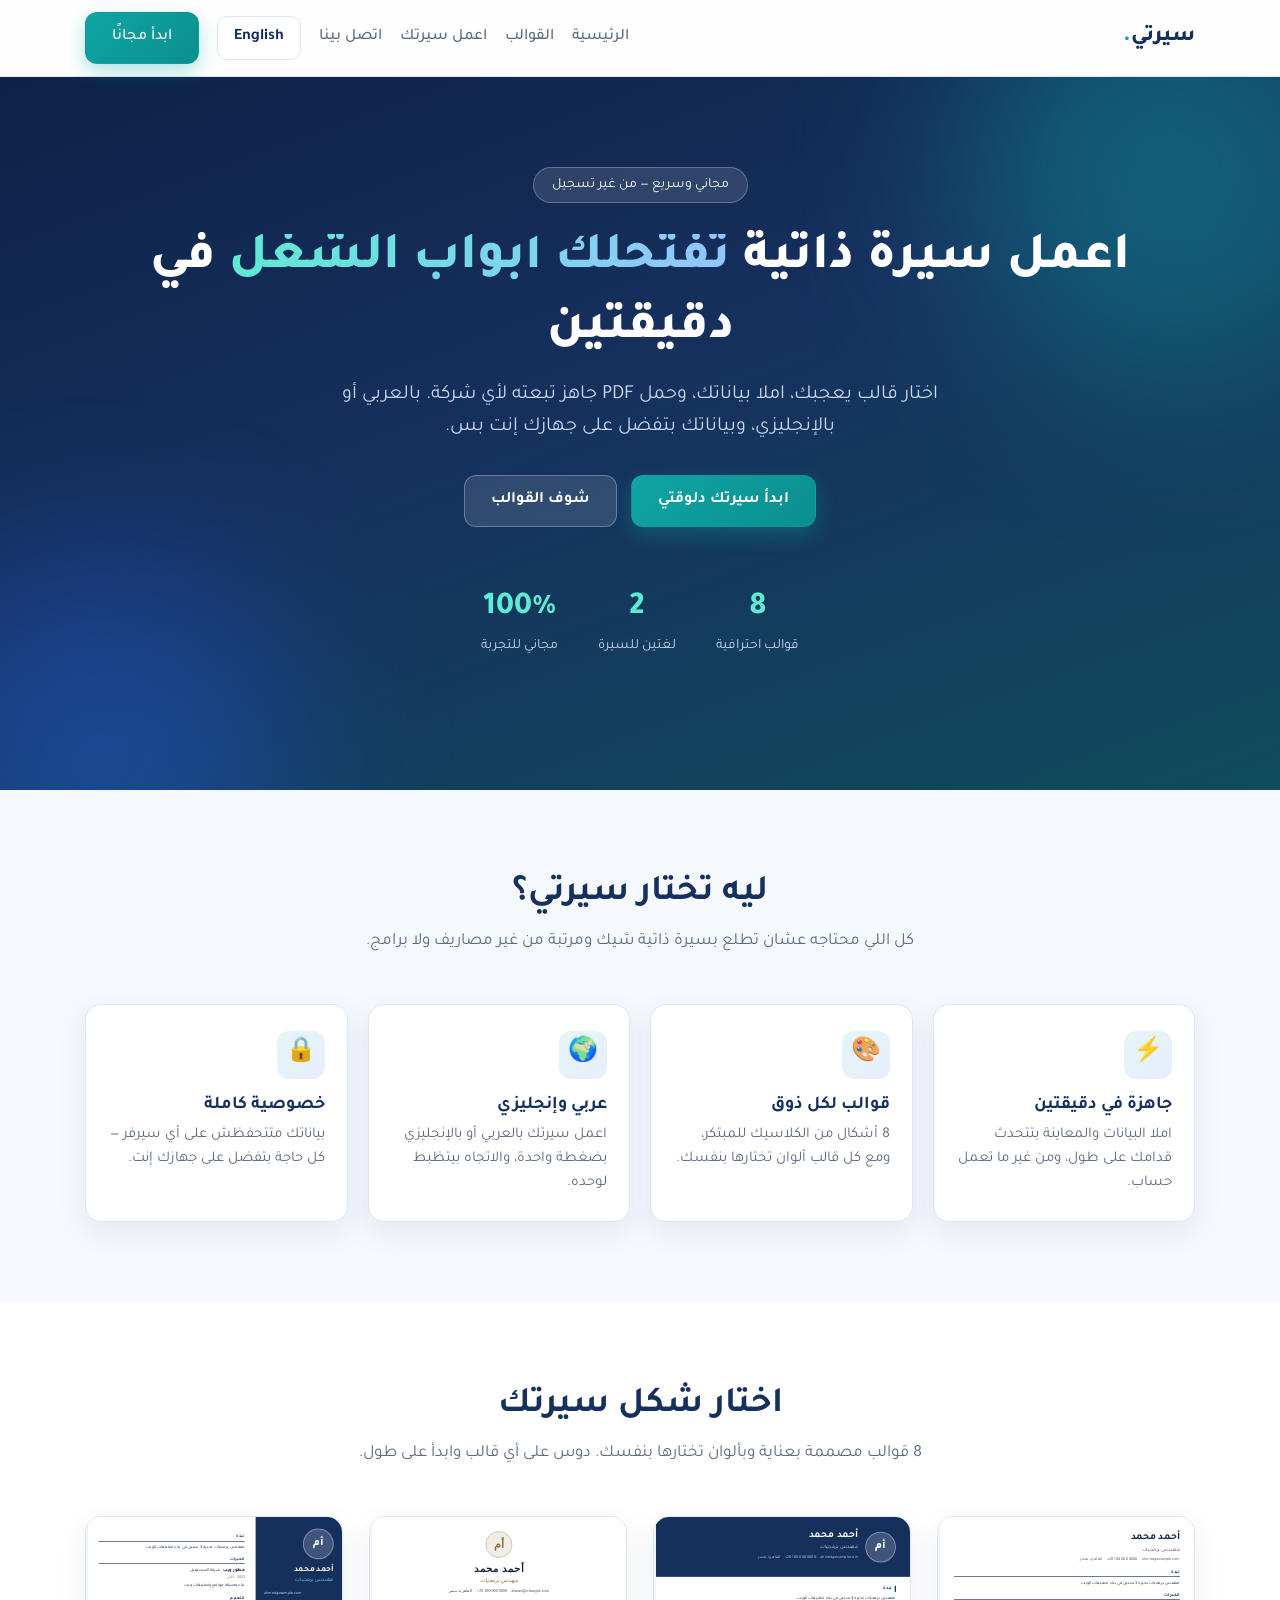
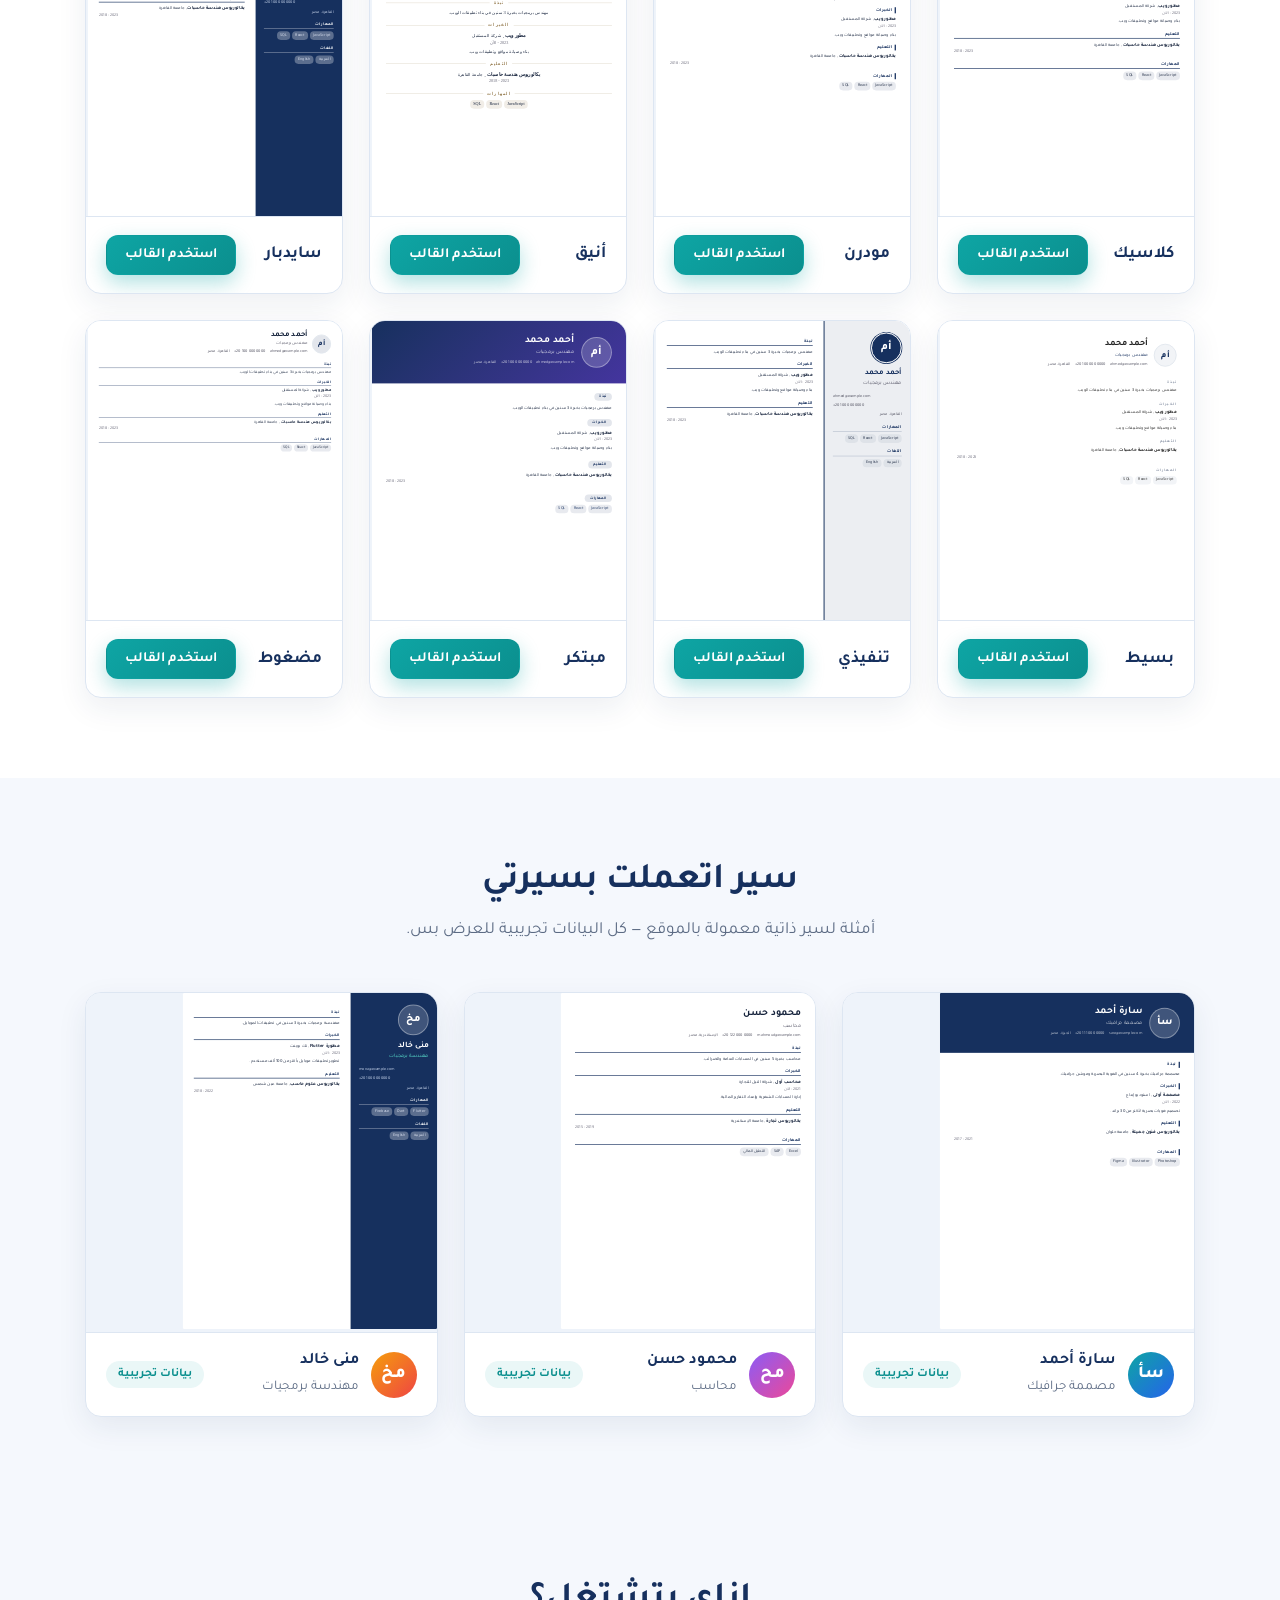
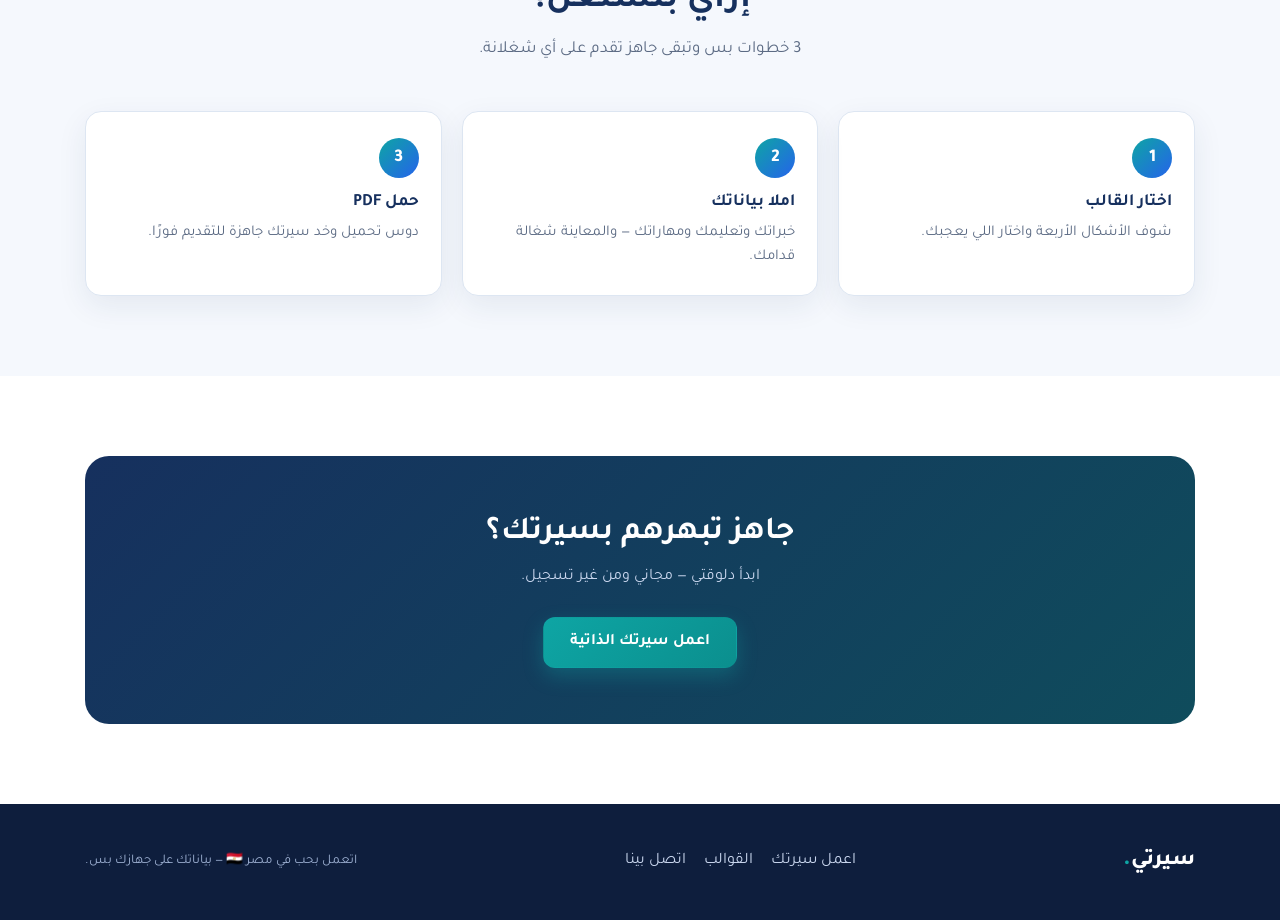
==== commit 5eb74edb: "Add files via upload" ====
--- a/index.html
+++ b/index.html
@@ -36,7 +36,7 @@
       <a class="btn btn-light" href="#templates" data-t="ctaSee">شوف القوالب</a>
     </div>
     <div class="stats">
-      <div class="stat"><b data-count="4">0</b><span data-t="statTpl">قوالب احترافية</span></div>
+      <div class="stat"><b data-count="8">0</b><span data-t="statTpl">قوالب احترافية</span></div>
       <div class="stat"><b data-count="2">0</b><span data-t="statLang">لغتين للسيرة</span></div>
       <div class="stat"><b data-count="100" data-suffix="%">0</b><span data-t="statFree">مجاني للتجربة</span></div>
     </div>
--- a/style.css
+++ b/style.css
@@ -149,17 +149,18 @@
 #cv.flick{opacity:.35}
 
 /* ===== CV paper ===== */
-.cv{background:#fff;width:794px;min-height:1050px;margin:0 auto;padding:44px;box-shadow:0 4px 24px rgba(22,48,94,.16);position:relative;overflow:hidden;transform-origin:top center;border-radius:4px}
+.cv{--cv-acc:#16305e;background:#fff;width:794px;min-height:1050px;margin:0 auto;padding:44px;box-shadow:0 4px 24px rgba(22,48,94,.16);position:relative;overflow:hidden;transform-origin:top center;border-radius:4px}
 .cv h1{margin:0;font-size:32px}
 .cv .ttl{font-size:17px;color:#556;margin:2px 0 8px}
 .cv .contact{font-size:13px;color:#445;display:flex;gap:14px;flex-wrap:wrap;margin-bottom:14px}
-.cv h3{font-size:14px;letter-spacing:.5px;text-transform:uppercase;border-bottom:2px solid var(--navy);padding-bottom:3px;margin:18px 0 8px;color:var(--navy)}
+.cv h3{font-size:14px;letter-spacing:.5px;text-transform:uppercase;border-bottom:2px solid var(--cv-acc);padding-bottom:3px;margin:18px 0 8px;color:var(--cv-acc)}
 .cv .entry{margin-bottom:10px;font-size:14px}
 .cv .entry b{font-size:15px}
 .cv .meta{color:#667;font-size:13px}
 .cv p{margin:4px 0;font-size:14px;line-height:1.6;white-space:pre-line}
 .tags{display:flex;flex-wrap:wrap;gap:6px}
-.tags span{background:#e8eef7;border-radius:12px;padding:3px 10px;font-size:13px}
+.tags span{background:color-mix(in srgb,var(--cv-acc) 10%,#fff);border-radius:12px;padding:3px 10px;font-size:13px}
+.cv .htxt{flex:1;min-width:0}
 .cv p,.cv .ttl,.cv h1,.cv .meta,.cv .entry,.cv .contact span{unicode-bidi:plaintext}
 .wm{position:absolute;inset:0;display:flex;align-items:center;justify-content:center;pointer-events:none;font-size:60px;font-weight:800;color:#16305e14;transform:rotate(-30deg);text-align:center;line-height:1.4;z-index:5}
 
@@ -170,33 +171,33 @@
 
 /* modern */
 .cv.modern{padding:0}
-.cv.modern .head{background:var(--navy);color:#fff;padding:36px 44px;display:flex;gap:22px;align-items:center}
+.cv.modern .head{background:var(--cv-acc);color:#fff;padding:36px 44px;display:flex;gap:22px;align-items:center}
 .cv.modern .head .htxt{flex:1;min-width:0}
-.cv.modern .head .ttl,.cv.modern .head .contact{color:#cfe0f5}
+.cv.modern .head .ttl,.cv.modern .head .contact{color:#ffffffcc}
 .cv.modern .body{padding:10px 44px 44px}
-.cv.modern h3{border-bottom:none;border-inline-start:4px solid var(--teal);padding:0 8px}
+.cv.modern h3{border-bottom:none;border-inline-start:4px solid var(--cv-acc);padding:0 8px}
 
 /* elegant */
-.cv.elegant{font-family:Georgia,"Times New Roman",serif;text-align:center}
-.cv.elegant .ph{width:84px;height:84px;margin:0 auto 12px;border-color:#d8c9a3;display:block}
-.cv.elegant .ph.ini{background:#f4ecdd;color:#8a6d3b;display:flex}
+.cv.elegant{--cv-acc:#8a6d3b;font-family:Georgia,"Times New Roman",serif;text-align:center}
+.cv.elegant .ph{width:84px;height:84px;margin:0 auto 12px;border-color:color-mix(in srgb,var(--cv-acc) 40%,#fff);display:block}
+.cv.elegant .ph.ini{background:color-mix(in srgb,var(--cv-acc) 12%,#fff);color:var(--cv-acc);display:flex}
 .cv.elegant h1{font-weight:600;letter-spacing:1px}
-.cv.elegant .ttl{color:#8a6d3b;font-style:italic}
+.cv.elegant .ttl{color:var(--cv-acc);font-style:italic}
 .cv.elegant .contact{justify-content:center}
-.cv.elegant h3{border:none;color:#8a6d3b;letter-spacing:3px;display:flex;align-items:center;gap:12px}
-.cv.elegant h3::before,.cv.elegant h3::after{content:"";flex:1;border-top:1px solid #d8c9a3}
+.cv.elegant h3{border:none;color:var(--cv-acc);letter-spacing:3px;display:flex;align-items:center;gap:12px}
+.cv.elegant h3::before,.cv.elegant h3::after{content:"";flex:1;border-top:1px solid color-mix(in srgb,var(--cv-acc) 40%,#fff)}
 .cv.elegant .tags{justify-content:center}
-.cv.elegant .tags span{background:#f4ecdd}
+.cv.elegant .tags span{background:color-mix(in srgb,var(--cv-acc) 12%,#fff)}
 
 /* sidebar */
 .cv.sidebar{display:grid;grid-template-columns:270px 1fr;padding:0;min-height:1050px}
-.cv.sidebar .side{background:#16305e;color:#dbe7fb;padding:36px 26px}
+.cv.sidebar .side{background:var(--cv-acc);color:#e8eefb;padding:36px 26px}
 .cv.sidebar .side .ph{margin-bottom:16px}
 .cv.sidebar .side h1{font-size:26px;color:#fff}
 .cv.sidebar .side .ttl{color:#5eead4;margin-bottom:18px}
-.cv.sidebar .side h3{color:#fff;border-color:#3b5b93}
+.cv.sidebar .side h3{color:#fff;border-color:color-mix(in srgb,var(--cv-acc) 55%,#fff)}
 .cv.sidebar .side .contact{flex-direction:column;gap:8px;color:#dbe7fb}
-.cv.sidebar .side .tags span{background:#24447c;color:#dbe7fb}
+.cv.sidebar .side .tags span{background:color-mix(in srgb,var(--cv-acc) 70%,#fff);color:#e8eefb}
 .cv.sidebar .main{padding:36px 34px}
 .cv.sidebar h3{font-size:13px}
 
@@ -225,3 +226,54 @@
   .cv{box-shadow:none;transform:none!important;width:auto;border-radius:0;-webkit-print-color-adjust:exact;print-color-adjust:exact}
   @page{margin:0}
 }
+
+/* ===== Theme swatches ===== */
+.theme-row{display:flex;gap:10px;align-items:center;margin:12px 0 0;flex-wrap:wrap}
+.theme-row .tlabel{color:var(--muted);font-size:14px;font-weight:500}
+.theme-row button{width:28px;height:28px;border-radius:50%;border:2px solid #fff;box-shadow:0 0 0 1px var(--line);cursor:pointer;padding:0;transition:.2s}
+.theme-row button:hover{transform:scale(1.12)}
+.theme-row button.on{box-shadow:0 0 0 3px var(--teal)}
+
+/* ===== minimal ===== */
+.cv.minimal{padding:54px;color:#222}
+.cv.minimal .headrow{display:flex;gap:18px;align-items:center;margin-bottom:4px}
+.cv.minimal h1{font-weight:700;font-size:28px}
+.cv.minimal .ttl{color:var(--cv-acc);font-size:15px}
+.cv.minimal h3{border:none;color:#8a94a6;letter-spacing:2px;font-size:12px;margin:22px 0 8px;padding:0}
+.cv.minimal .tags span{background:#f2f4f7}
+.cv.minimal .ph{width:72px;height:72px;border-color:#e3e8ef}
+.cv.minimal .ph.ini{background:#f2f4f7;color:var(--cv-acc);font-size:26px}
+
+/* ===== executive (light sidebar) ===== */
+.cv.executive{display:grid;grid-template-columns:270px 1fr;padding:0;min-height:1050px}
+.cv.executive .side{background:color-mix(in srgb,var(--cv-acc) 8%,#fff);padding:36px 26px;border-inline-end:3px solid var(--cv-acc)}
+.cv.executive .side h1{font-size:24px;color:var(--cv-acc)}
+.cv.executive .side .ttl{color:#556;margin-bottom:16px}
+.cv.executive .side .contact{flex-direction:column;gap:8px}
+.cv.executive .side h3{border-color:color-mix(in srgb,var(--cv-acc) 30%,#fff)}
+.cv.executive .side .tags span{background:color-mix(in srgb,var(--cv-acc) 14%,#fff)}
+.cv.executive .main{padding:36px 34px}
+.cv.executive .side .ph{border-color:#fff;box-shadow:0 0 0 2px var(--cv-acc);margin-bottom:16px}
+.cv.executive .side .ph.ini{background:var(--cv-acc);color:#fff}
+
+/* ===== creative ===== */
+.cv.creative{padding:0}
+.cv.creative .head{background:linear-gradient(135deg,var(--cv-acc),color-mix(in srgb,var(--cv-acc) 55%,#7c3aed));color:#fff;padding:40px 44px;display:flex;gap:22px;align-items:center}
+.cv.creative .head .ttl,.cv.creative .head .contact{color:#ffffffd9}
+.cv.creative .body{padding:12px 44px 44px}
+.cv.creative h3{border:none;background:color-mix(in srgb,var(--cv-acc) 12%,#fff);color:var(--cv-acc);display:inline-block;border-radius:999px;padding:4px 16px;font-size:12px}
+.cv.creative .tags span{background:color-mix(in srgb,var(--cv-acc) 10%,#fff);color:var(--cv-acc)}
+
+/* ===== compact ===== */
+.cv.compact{padding:28px 34px}
+.cv.compact .headrow{display:flex;gap:14px;align-items:center;margin-bottom:2px}
+.cv.compact h1{font-size:24px}
+.cv.compact .ttl{font-size:14px;margin:0 0 4px}
+.cv.compact .contact{margin-bottom:8px}
+.cv.compact h3{font-size:12px;margin:12px 0 5px;padding-bottom:2px;border-bottom-width:1px}
+.cv.compact .entry{margin-bottom:6px;font-size:13px}
+.cv.compact .entry b{font-size:13px}
+.cv.compact p{font-size:13px;line-height:1.45}
+.cv.compact .tags span{font-size:12px;padding:2px 8px}
+.cv.compact .ph{width:60px;height:60px;border-color:#e3e8ef}
+.cv.compact .ph.ini{background:color-mix(in srgb,var(--cv-acc) 12%,#fff);color:var(--cv-acc);font-size:22px}
